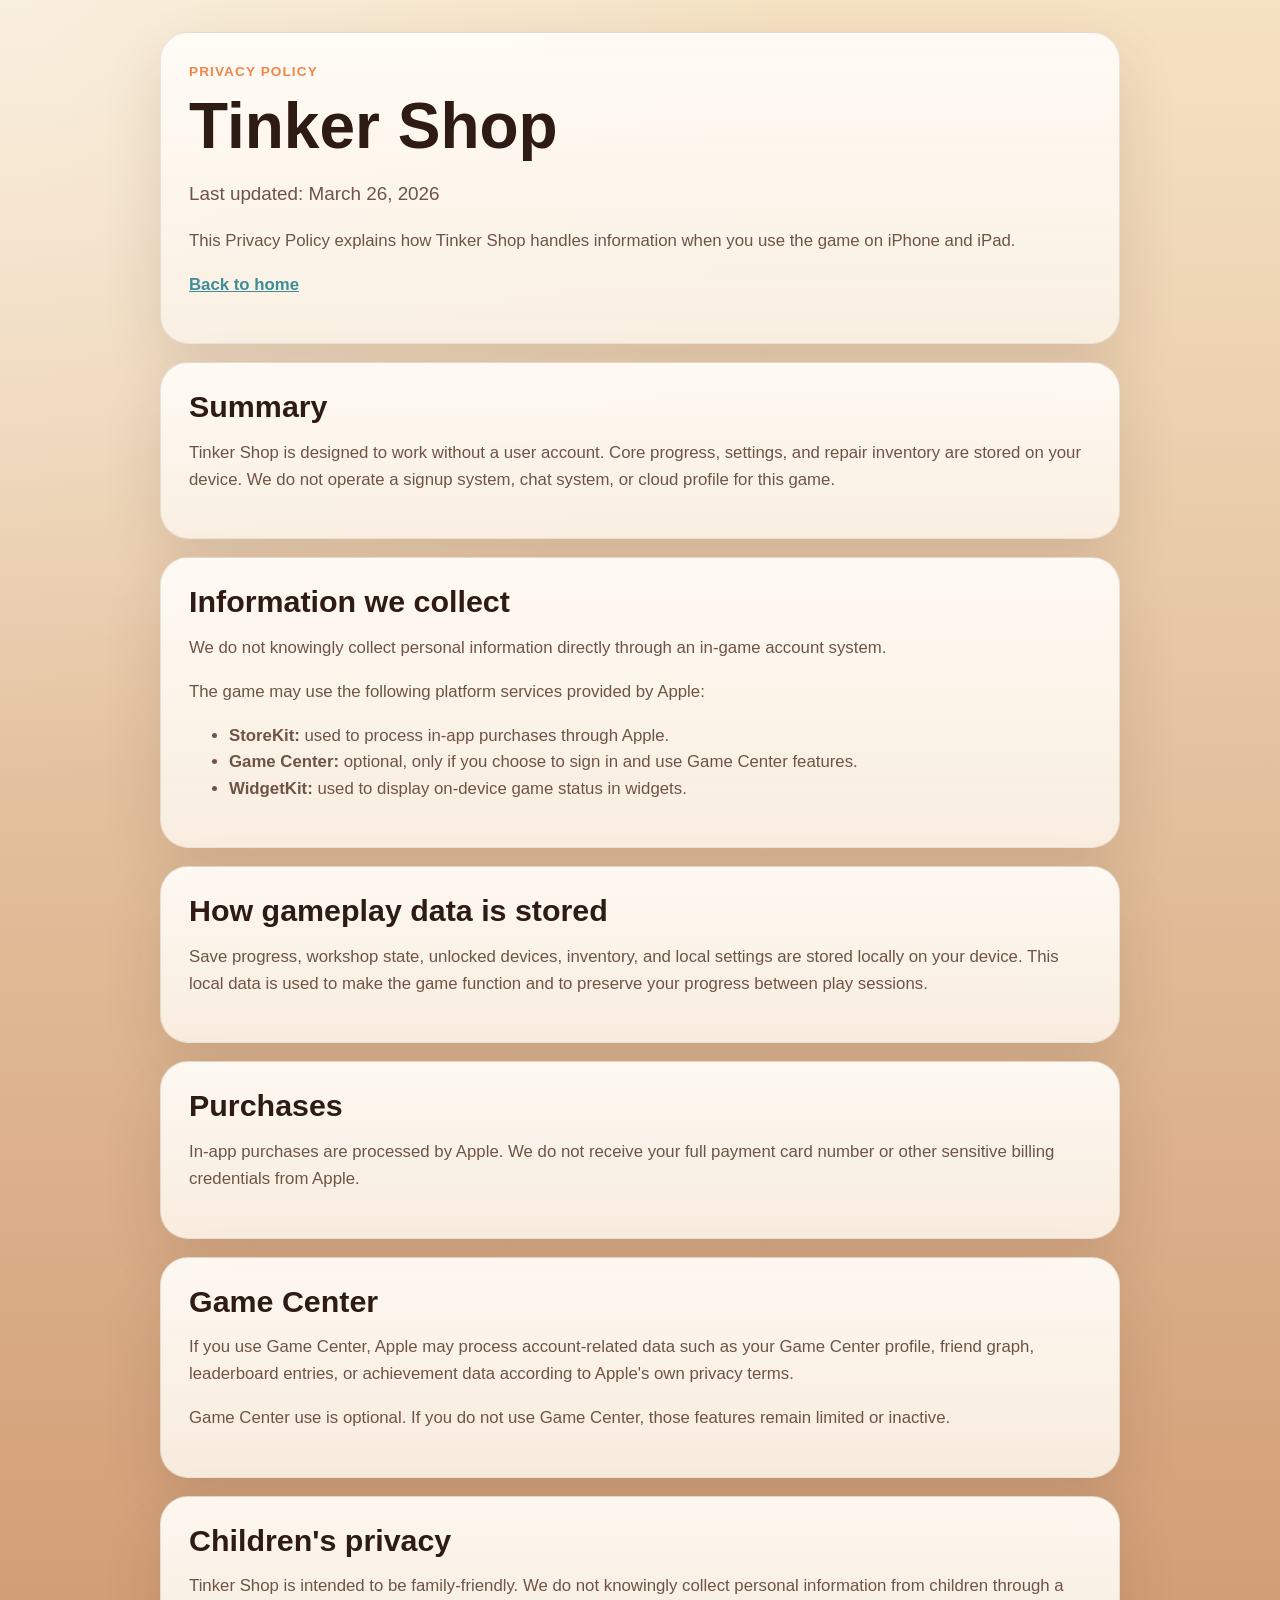
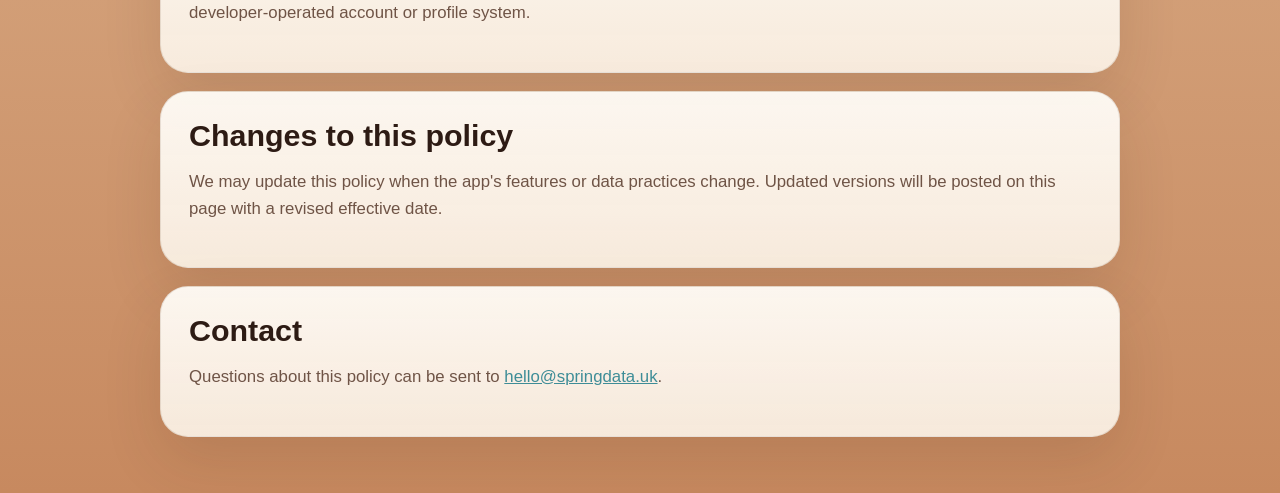
==== privacy.html @ 7c934377 "Publish Tinker Shop review site" ====
<!doctype html>
<html lang="en">
<head>
  <meta charset="utf-8">
  <meta name="viewport" content="width=device-width, initial-scale=1">
  <title>Tinker Shop Privacy Policy</title>
  <meta name="description" content="Privacy Policy for Tinker Shop.">
  <link rel="stylesheet" href="styles.css">
</head>
<body>
  <main class="shell">
    <section class="card policy-head">
      <p class="eyebrow">Privacy Policy</p>
      <h1>Tinker Shop</h1>
      <p class="lede">
        Last updated: March 26, 2026
      </p>
      <p>
        This Privacy Policy explains how Tinker Shop handles information when you use the game on iPhone
        and iPad.
      </p>
      <p><a class="text-link" href="index.html">Back to home</a></p>
    </section>

    <section class="card section-block">
      <h2>Summary</h2>
      <p>
        Tinker Shop is designed to work without a user account. Core progress, settings, and repair
        inventory are stored on your device. We do not operate a signup system, chat system, or cloud
        profile for this game.
      </p>
    </section>

    <section class="card section-block">
      <h2>Information we collect</h2>
      <p>We do not knowingly collect personal information directly through an in-game account system.</p>
      <p>The game may use the following platform services provided by Apple:</p>
      <ul>
        <li><strong>StoreKit:</strong> used to process in-app purchases through Apple.</li>
        <li><strong>Game Center:</strong> optional, only if you choose to sign in and use Game Center features.</li>
        <li><strong>WidgetKit:</strong> used to display on-device game status in widgets.</li>
      </ul>
    </section>

    <section class="card section-block">
      <h2>How gameplay data is stored</h2>
      <p>
        Save progress, workshop state, unlocked devices, inventory, and local settings are stored locally on
        your device. This local data is used to make the game function and to preserve your progress between
        play sessions.
      </p>
    </section>

    <section class="card section-block">
      <h2>Purchases</h2>
      <p>
        In-app purchases are processed by Apple. We do not receive your full payment card number or other
        sensitive billing credentials from Apple.
      </p>
    </section>

    <section class="card section-block">
      <h2>Game Center</h2>
      <p>
        If you use Game Center, Apple may process account-related data such as your Game Center profile,
        friend graph, leaderboard entries, or achievement data according to Apple's own privacy terms.
      </p>
      <p>
        Game Center use is optional. If you do not use Game Center, those features remain limited or inactive.
      </p>
    </section>

    <section class="card section-block">
      <h2>Children's privacy</h2>
      <p>
        Tinker Shop is intended to be family-friendly. We do not knowingly collect personal information from
        children through a developer-operated account or profile system.
      </p>
    </section>

    <section class="card section-block">
      <h2>Changes to this policy</h2>
      <p>
        We may update this policy when the app's features or data practices change. Updated versions will be
        posted on this page with a revised effective date.
      </p>
    </section>

    <section class="card section-block">
      <h2>Contact</h2>
      <p>
        Questions about this policy can be sent to
        <a href="mailto:hello@springdata.uk">hello@springdata.uk</a>.
      </p>
    </section>
  </main>
</body>
</html>
---- styles.css ----
:root {
  color-scheme: light;
  --bg-top: #f5e2c3;
  --bg-bottom: #c7895f;
  --surface: rgba(255, 250, 243, 0.9);
  --surface-strong: #fffaf3;
  --ink: #2d1b14;
  --muted: #6f5446;
  --accent: #ef8749;
  --accent-deep: #3e8d97;
  --line: rgba(92, 57, 39, 0.12);
  --shadow: 0 24px 60px rgba(58, 32, 19, 0.12);
  --radius: 28px;
}

* {
  box-sizing: border-box;
}

body {
  margin: 0;
  min-height: 100vh;
  font-family: "Avenir Next", "Trebuchet MS", sans-serif;
  color: var(--ink);
  background:
    radial-gradient(circle at top left, rgba(255, 255, 255, 0.45), transparent 32%),
    linear-gradient(180deg, var(--bg-top), var(--bg-bottom));
}

a {
  color: var(--accent-deep);
}

.shell {
  width: min(960px, calc(100% - 32px));
  margin: 0 auto;
  padding: 32px 0 56px;
}

.grid {
  display: grid;
  grid-template-columns: repeat(2, minmax(0, 1fr));
  gap: 18px;
  margin-top: 18px;
}

.card {
  padding: 28px;
  border: 1px solid var(--line);
  border-radius: var(--radius);
  background: linear-gradient(180deg, rgba(255, 252, 247, 0.95), rgba(250, 241, 229, 0.92));
  box-shadow: var(--shadow);
}

.hero {
  padding: 36px;
}

.hero-actions {
  display: flex;
  flex-wrap: wrap;
  gap: 12px;
  margin-top: 24px;
}

.button {
  display: inline-flex;
  align-items: center;
  justify-content: center;
  min-height: 52px;
  padding: 0 20px;
  border-radius: 999px;
  font-weight: 700;
  text-decoration: none;
}

.button-primary {
  background: var(--accent);
  color: white;
}

.button-secondary {
  background: rgba(62, 141, 151, 0.14);
  color: var(--accent-deep);
}

.eyebrow {
  margin: 0 0 10px;
  font-size: 0.85rem;
  font-weight: 800;
  letter-spacing: 0.08em;
  text-transform: uppercase;
  color: var(--accent);
}

h1,
h2,
h3 {
  margin: 0;
  line-height: 1.05;
}

h1 {
  font-size: clamp(2.3rem, 5vw, 4.2rem);
}

h2 {
  font-size: clamp(1.35rem, 3vw, 1.9rem);
}

h3 {
  font-size: 1.05rem;
  margin-top: 18px;
}

p,
li {
  font-size: 1.05rem;
  line-height: 1.6;
  color: var(--muted);
}

.lede {
  max-width: 42rem;
  font-size: 1.18rem;
}

.text-link {
  font-weight: 700;
}

.summary {
  margin-top: 18px;
}

.fact-list {
  margin: 18px 0 0;
  padding-left: 20px;
}

.section-block {
  margin-top: 18px;
}

.policy-head {
  margin-bottom: 18px;
}

.faq p {
  margin-top: 8px;
}

@media (max-width: 720px) {
  .shell {
    width: min(100% - 20px, 720px);
    padding-top: 20px;
    padding-bottom: 28px;
  }

  .grid {
    grid-template-columns: 1fr;
  }

  .card,
  .hero {
    padding: 22px;
    border-radius: 24px;
  }

  .button {
    width: 100%;
  }
}
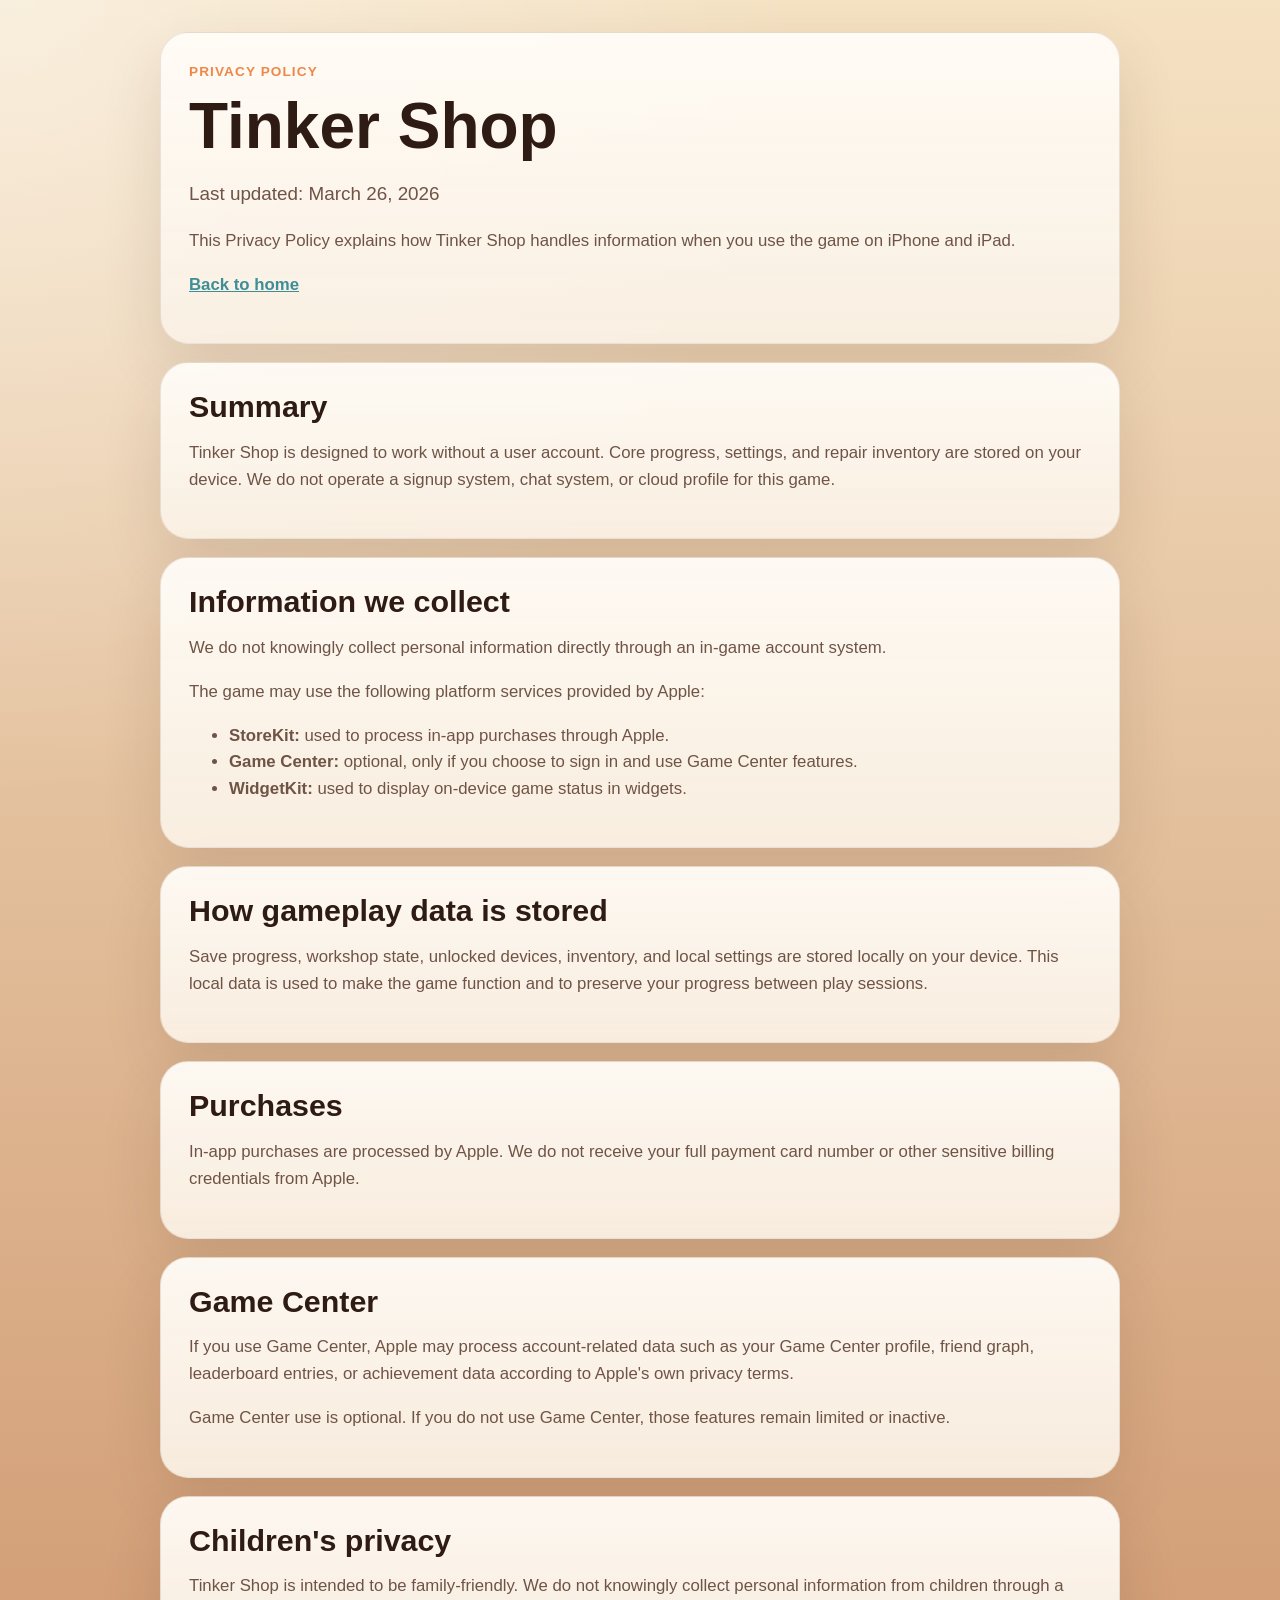
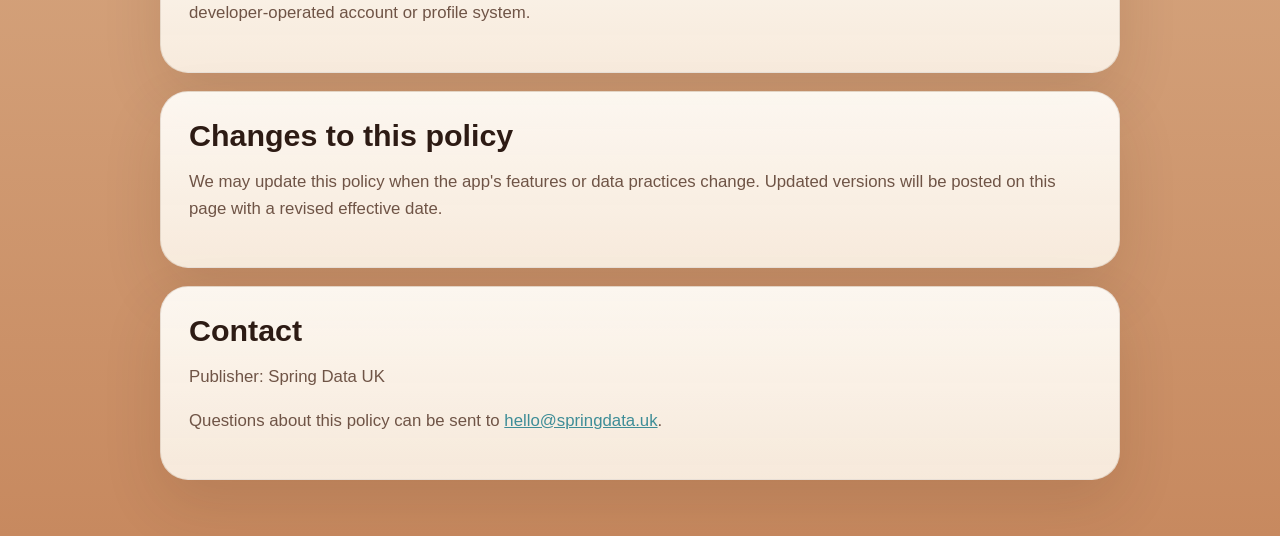
==== commit 8f43f2e8: "Add publisher details to review pages" ====
--- a/privacy.html
+++ b/privacy.html
@@ -88,6 +88,7 @@
 
     <section class="card section-block">
       <h2>Contact</h2>
+      <p>Publisher: Spring Data UK</p>
       <p>
         Questions about this policy can be sent to
         <a href="mailto:hello@springdata.uk">hello@springdata.uk</a>.
